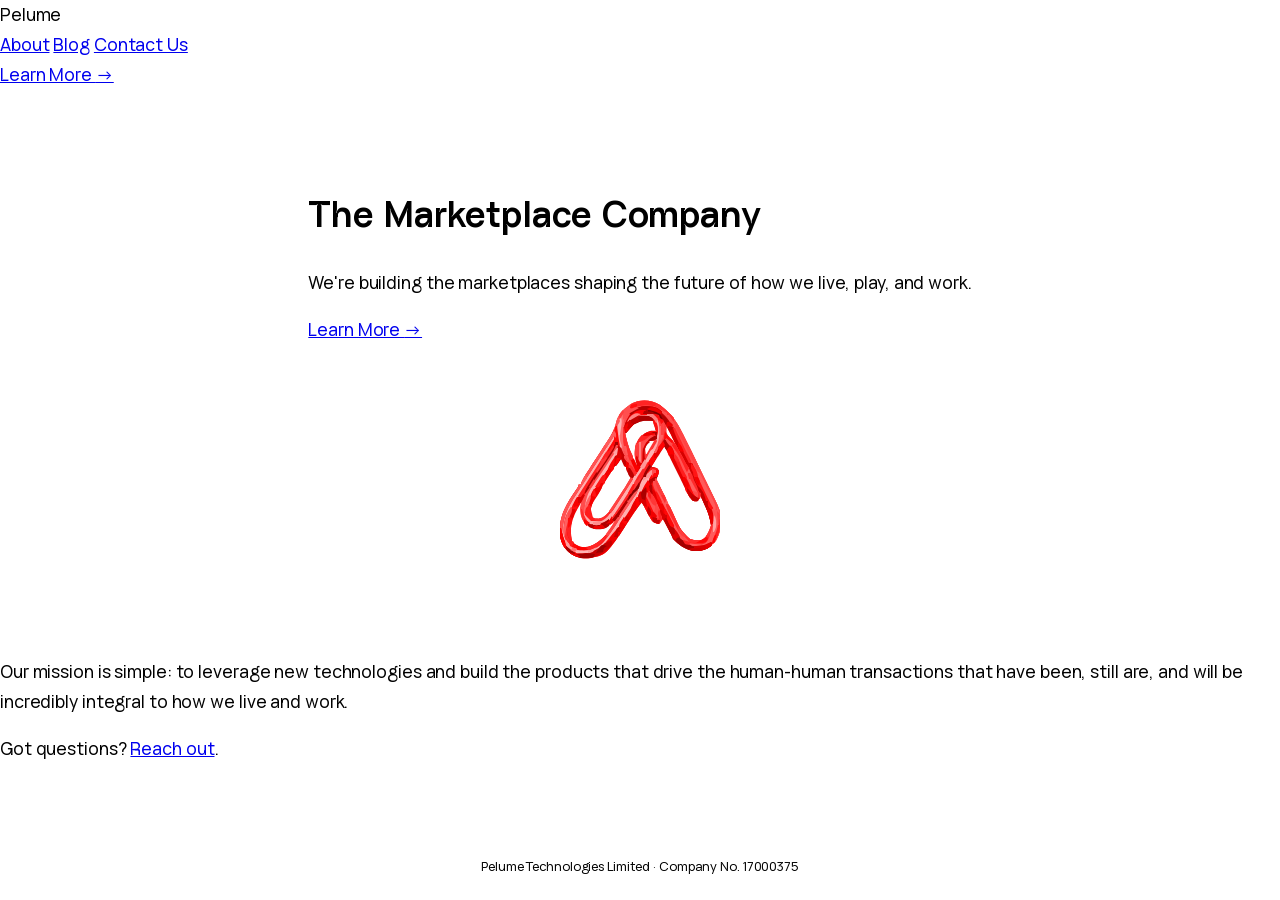
==== index.html @ 594a8fde "Update index.html" ====
<!DOCTYPE html>
<html lang="en-GB">
<head>
<meta charset="utf-8">
<meta name="viewport" content="width=device-width, initial-scale=1">
<meta name="color-scheme" content="light">
<title>Pelume — The Marketplace Company</title>
<meta name="description" content="Pelume is building the marketplaces shaping the future of how we live, play, and work.">
<meta property="og:title" content="Pelume">
<meta property="og:description" content="Pelume is building the marketplaces shaping the future of how we live, play, and work.">
<meta property="og:url" content="https://pelume.com">
<meta property="og:type" content="website">
<meta name="theme-color" content="#ffffff">
<link rel="icon" href="favicon.ico" sizes="32x32">
<link rel="icon" href="paperclips.svg" type="image/svg+xml">
<link rel="apple-touch-icon" href="apple-touch-icon.png">
<link rel="preload" as="image" href="paperclips.svg" type="image/svg+xml">
<link rel="preload" as="font" href="IDGrotesk-Regular-BF652cb1b4787d7.ttf" type="font/ttf" crossorigin>
<link rel="preload" as="font" href="IDGrotesk-Medium-BF652cb1b4765e1.ttf" type="font/ttf" crossorigin>
<link rel="stylesheet" href="styles.css">
</head>
<body>

  <header class="nav">
    <div class="brand">Pelume</div>
    <nav class="nav-links" aria-label="Primary">
      <a href="#about">About</a>
      <a href="#">Blog</a>
      <a href="mailto:hello@pelume.com">Contact Us</a>
    </nav>
    <a class="btn" href="#about">Learn More <span aria-hidden="true">→</span></a>
  </header>

  <main class="hero">
    <div class="hero-copy">
      <h1>The Marketplace Company</h1>
      <p>We're building the marketplaces shaping the future of how we live, play, and work.</p>
      <a class="btn" href="#about">Learn More <span aria-hidden="true">→</span></a>
    </div>

    <div class="hero-mark" data-mark aria-hidden="true">
      <img src="paperclips.svg" width="160" height="160" alt="">
    </div>
  </main>

  <section id="about" class="about">
    <p>Our mission is simple: to leverage new technologies and build the products that drive the human-human transactions that have been, still are, and will be incredibly integral to how we live and work.</p>
    <p>Got questions? <a href="mailto:hello@pelume.com">Reach out</a>.</p>
  </section>

  <footer class="legal">
    <p>Pelume Technologies Limited &middot; Company No. 17000375</p>
  </footer>

  <script src="stage.js"></script>
</body>
</html>
---- styles.css ----
/* Pelume: one page. A tall track scrolls past a stage that stays put. */

@font-face {
  font-family: "ID Grotesk";
  src: url("IDGrotesk-Book-BF652cb1b45dae8.ttf") format("truetype");
  font-weight: 350;
  font-style: normal;
  font-display: swap;
}

@font-face {
  font-family: "ID Grotesk";
  src: url("IDGrotesk-Regular-BF652cb1b4787d7.ttf") format("truetype");
  font-weight: 400;
  font-style: normal;
  font-display: swap;
}

@font-face {
  font-family: "ID Grotesk";
  src: url("IDGrotesk-Medium-BF652cb1b4765e1.ttf") format("truetype");
  font-weight: 500;
  font-style: normal;
  font-display: swap;
}

@font-face {
  font-family: "ID Grotesk";
  src: url("IDGrotesk-Semibold-BF652cb1b467d9d.ttf") format("truetype");
  font-weight: 600;
  font-style: normal;
  font-display: swap;
}

:root {
  color-scheme: light;

  --paper: #ffffff;
  --ink: #000;
  --dim: rgba(0, 0, 0, 0.13);

  --sans: "ID Grotesk", -apple-system, BlinkMacSystemFont, "Segoe UI", Roboto,
    Helvetica, Arial, sans-serif;

  --pad: clamp(32px, 4vw, 56px);
}

* {
  box-sizing: border-box;
}

html {
  -webkit-text-size-adjust: 100%;
}

body {
  margin: 0;
  min-height: 100dvh;
  background: var(--paper);
  color: var(--ink);
  font-family: var(--sans);
  font-size: clamp(16px, 0.25vw + 15.2px, 17.5px);
  font-weight: 400;
  line-height: 1.7;
  letter-spacing: -0.006em;
  -webkit-font-smoothing: antialiased;
  -moz-osx-font-smoothing: grayscale;
}

/* ---------- Shell: one scrolling region filling the window ---------- */

.shell {
  display: flex;
  flex-direction: column;
  height: 100dvh;
  overflow: hidden;
}

.scroll {
  flex: 1 1 auto;
  min-height: 0;
  overflow-y: auto;
  overscroll-behavior: contain;
}

/* ---------- Plain layout (no scripting, or reduced motion) ---------- */

.hero {
  min-height: 100%;
  display: grid;
  place-items: center;
  align-content: center;
  gap: clamp(24px, 6vh, 64px);
  padding: clamp(32px, 8vh, 96px) var(--pad);
}

.mark {
  position: relative;
  width: clamp(160px, 26vw, 330px);
  aspect-ratio: 1;
  display: block;
}

.mark img {
  position: absolute;
  inset: 0;
  width: 100%;
  height: 100%;
  display: block;
}

.statement {
  max-width: 34em;
  margin: 0;
  text-align: center;
  font-size: clamp(1.05rem, 0.8rem + 0.7vw, 1.35rem);
  font-weight: 350;
  line-height: 1.55;
  letter-spacing: -0.01em;
}

.statement a {
  color: inherit;
  font-weight: 500;
  text-decoration: underline;
  text-decoration-color: var(--dim);
  text-underline-offset: 0.15em;
}

.statement a:hover {
  text-decoration-color: currentColor;
}

/* ---------- Scene ----------
   stage.js adds .is-scene. The canvas paints the pixelated paperclips; the
   statement sits over it, centred, and fades in as the paperclips drain out
   on scroll, then fades out again as they grow back. */

.is-scene .scroll {
  scrollbar-width: none;
}

.is-scene .scroll::-webkit-scrollbar {
  display: none;
}

.is-scene .track {
  position: relative;
}

.is-scene .stage {
  position: sticky;
  top: 0;
  height: 100%;
  overflow: hidden;
}

.is-scene .hero {
  position: absolute;
  inset: 0;
  min-height: 0;
  padding: 0;
  display: block;
}

/* The <img> stays in the page for its alt text; the canvas draws the mark. */
.is-scene .mark {
  position: absolute;
  width: 1px;
  height: 1px;
  overflow: hidden;
  clip-path: inset(50%);
  pointer-events: none;
}

.stage canvas {
  position: absolute;
  inset: 0;
  width: 100%;
  height: 100%;
  display: block;
}

.is-scene .statement {
  position: absolute;
  left: 50%;
  top: 50%;
  width: min(calc(100% - 2 * var(--pad)), 34em);
  transform: translate(-50%, -50%);
  font-size: clamp(1.15rem, 0.85rem + 1vw, 1.7rem);
  opacity: 0;
  pointer-events: none;
}

.is-scene .statement a {
  pointer-events: auto;
}

/* ---------- Legal: a small fixed line, always visible, never scrolls ---------- */

.legal {
  position: fixed;
  left: 0;
  right: 0;
  bottom: 0;
  z-index: 5;
  padding: clamp(14px, 3vh, 22px) var(--pad);
  text-align: center;
}

.legal p {
  margin: 0;
  font-size: 0.8rem;
  color: var(--ink);
}

/* ---------- Phone: the window scrolls instead of the inner region ---------- */

@media (max-width: 720px) {
  .shell {
    height: auto;
    min-height: 100dvh;
    overflow: visible;
  }

  .scroll {
    flex: 1 0 auto;
    display: flex;
    flex-direction: column;
    overflow: visible;
  }

  .hero {
    flex: 1;
  }

  .is-scene .stage {
    height: 100svh;
  }
}

@media (prefers-reduced-motion: reduce) {
  * {
    transition: none !important;
    animation: none !important;
  }
}
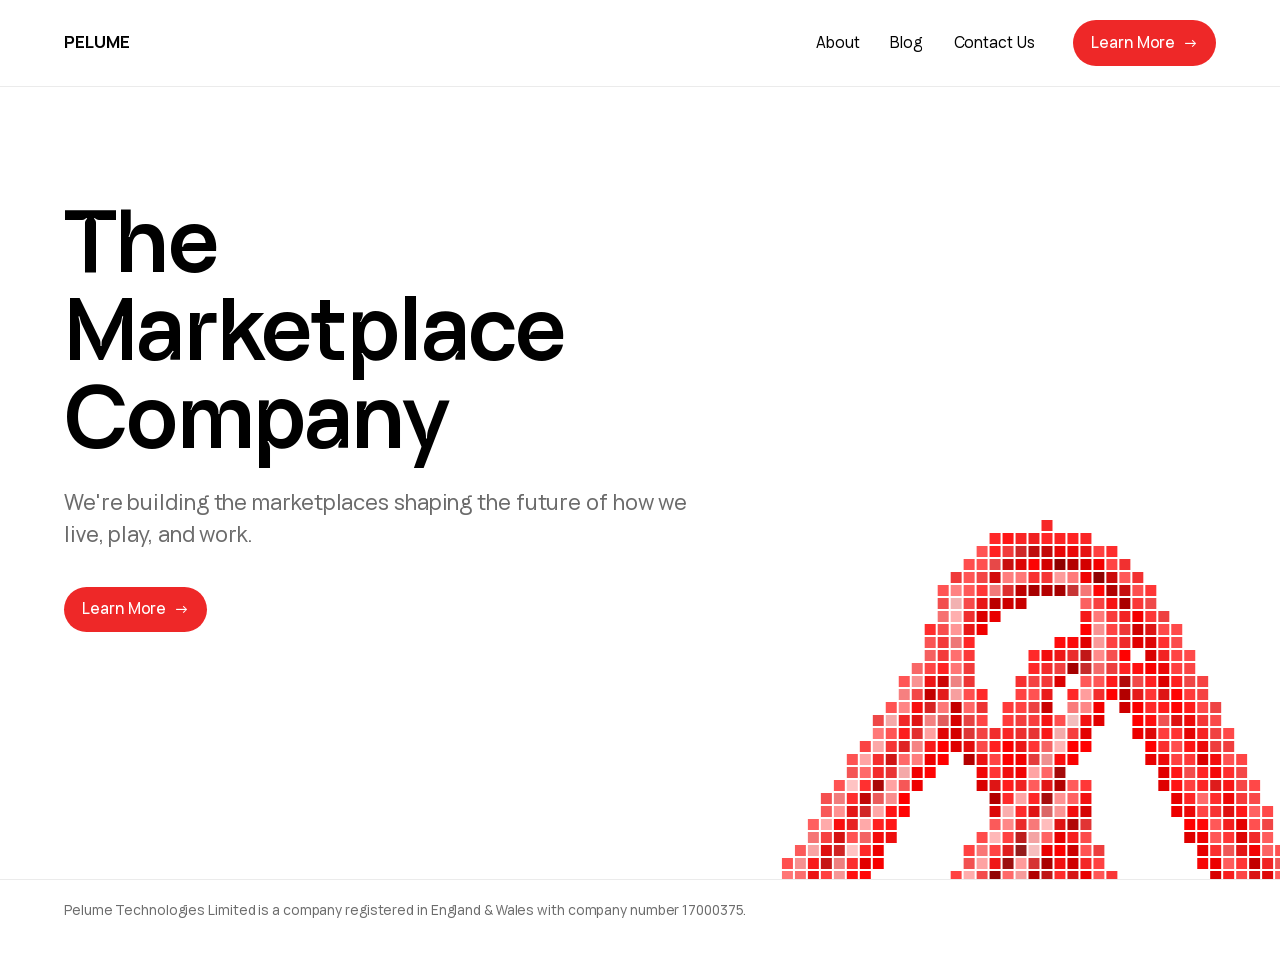
==== commit 91b1c2d4: "Update index.html" ====
--- a/index.html
+++ b/index.html
@@ -24,18 +24,18 @@
   <header class="nav">
     <div class="brand">Pelume</div>
     <nav class="nav-links" aria-label="Primary">
-      <a href="#about">About</a>
+      <a href="#">About</a>
       <a href="#">Blog</a>
       <a href="mailto:hello@pelume.com">Contact Us</a>
     </nav>
-    <a class="btn" href="#about">Learn More <span aria-hidden="true">→</span></a>
+    <a class="btn" href="mailto:hello@pelume.com">Learn More <span aria-hidden="true">→</span></a>
   </header>
 
   <main class="hero">
     <div class="hero-copy">
       <h1>The Marketplace Company</h1>
       <p>We're building the marketplaces shaping the future of how we live, play, and work.</p>
-      <a class="btn" href="#about">Learn More <span aria-hidden="true">→</span></a>
+      <a class="btn" href="mailto:hello@pelume.com">Learn More <span aria-hidden="true">→</span></a>
     </div>
 
     <div class="hero-mark" data-mark aria-hidden="true">
@@ -43,13 +43,8 @@
     </div>
   </main>
 
-  <section id="about" class="about">
-    <p>Our mission is simple: to leverage new technologies and build the products that drive the human-human transactions that have been, still are, and will be incredibly integral to how we live and work.</p>
-    <p>Got questions? <a href="mailto:hello@pelume.com">Reach out</a>.</p>
-  </section>
-
   <footer class="legal">
-    <p>Pelume Technologies Limited &middot; Company No. 17000375</p>
+    <p>Pelume Technologies Limited is a company registered in England &amp; Wales with company number 17000375.</p>
   </footer>
 
   <script src="stage.js"></script>
--- a/styles.css
+++ b/styles.css
@@ -1,4 +1,5 @@
-/* Pelume: one page. A tall track scrolls past a stage that stays put. */
+/* Pelume: a plain header, a hero with the paperclips cropped into the corner,
+   an About section, and a legal line. Nothing scrolls or animates itself. */
 
 @font-face {
   font-family: "ID Grotesk";
@@ -36,13 +37,15 @@
   color-scheme: light;
 
   --paper: #ffffff;
-  --ink: #000;
-  --dim: rgba(0, 0, 0, 0.13);
+  --ink: #000000;
+  --grey: #6b6b6b;
+  --line: rgba(0, 0, 0, 0.08);
+  --red: #ee2828; /* the paperclip's own colour, averaged from its fills */
 
   --sans: "ID Grotesk", -apple-system, BlinkMacSystemFont, "Segoe UI", Roboto,
     Helvetica, Arial, sans-serif;
 
-  --pad: clamp(32px, 4vw, 56px);
+  --pad: clamp(24px, 5vw, 96px);
 }
 
 * {
@@ -55,53 +58,140 @@
 
 body {
   margin: 0;
-  min-height: 100dvh;
   background: var(--paper);
   color: var(--ink);
   font-family: var(--sans);
-  font-size: clamp(16px, 0.25vw + 15.2px, 17.5px);
   font-weight: 400;
-  line-height: 1.7;
+  line-height: 1.6;
   letter-spacing: -0.006em;
   -webkit-font-smoothing: antialiased;
   -moz-osx-font-smoothing: grayscale;
 }
 
-/* ---------- Shell: one scrolling region filling the window ---------- */
-
-.shell {
+a {
+  color: inherit;
+}
+
+/* ---------------------------------------------------------------- button */
+
+.btn {
+  display: inline-flex;
+  align-items: center;
+  gap: 0.5em;
+  background: var(--red);
+  color: #fff;
+  font-weight: 500;
+  font-size: 0.95rem;
+  text-decoration: none;
+  white-space: nowrap;
+  padding: 0.7em 1.2em;
+  border-radius: 999px;
+  transition: opacity 0.15s ease;
+}
+
+.btn:hover,
+.btn:focus-visible {
+  opacity: 0.88;
+}
+
+/* ------------------------------------------------------------------- nav */
+
+.nav {
   display: flex;
-  flex-direction: column;
-  height: 100dvh;
+  align-items: center;
+  gap: clamp(16px, 3vw, 40px);
+  padding: 20px var(--pad);
+  border-bottom: 1px solid var(--line);
+}
+
+.brand {
+  margin-right: auto;
+  font-weight: 600;
+  font-size: 1.05rem;
+  text-transform: uppercase;
+  letter-spacing: 0;
+  color: var(--ink);
+}
+
+.nav-links {
+  display: flex;
+  align-items: center;
+  gap: clamp(16px, 2.4vw, 32px);
+}
+
+.nav-links a {
+  font-size: 0.95rem;
+  text-decoration: none;
+  color: var(--ink);
+}
+
+.nav-links a:hover {
+  opacity: 0.7;
+}
+
+@media (max-width: 640px) {
+  .nav-links {
+    display: none;
+  }
+}
+
+/* ----------------------------------------------------------------- hero */
+
+.hero {
+  position: relative;
   overflow: hidden;
-}
-
-.scroll {
-  flex: 1 1 auto;
-  min-height: 0;
-  overflow-y: auto;
-  overscroll-behavior: contain;
-}
-
-/* ---------- Plain layout (no scripting, or reduced motion) ---------- */
-
-.hero {
-  min-height: 100%;
-  display: grid;
-  place-items: center;
-  align-content: center;
-  gap: clamp(24px, 6vh, 64px);
-  padding: clamp(32px, 8vh, 96px) var(--pad);
-}
-
-.mark {
+  min-height: 88vh;
+  padding: clamp(56px, 12vh, 140px) var(--pad) 0;
+}
+
+.hero-copy {
   position: relative;
-  width: clamp(160px, 26vw, 330px);
-  aspect-ratio: 1;
+  z-index: 1;
+  max-width: 40em;
+}
+
+.hero-copy h1 {
+  margin: 0;
+  font-weight: 600;
+  font-size: clamp(2.6rem, 1.6rem + 5vw, 5.4rem);
+  line-height: 1.02;
+  letter-spacing: -0.02em;
+}
+
+.hero-copy p {
+  margin: clamp(20px, 3vh, 32px) 0 0;
+  max-width: 30em;
+  color: var(--grey);
+  font-size: clamp(1.05rem, 0.9rem + 0.6vw, 1.35rem);
+  line-height: 1.5;
+}
+
+.hero-copy .btn {
+  margin-top: clamp(24px, 4vh, 36px);
+}
+
+.hero-mark {
+  position: absolute;
+  right: clamp(-40px, -3vw, 0px);
+  bottom: -18vw;
+  width: clamp(320px, 46vw, 760px);
+  aspect-ratio: 1 / 1;
+  pointer-events: none;
+}
+
+.hero-mark img {
+  width: 100%;
+  height: 100%;
   display: block;
 }
 
-.mark img {
+/* Once the canvas is live, it draws the mark; the <img> stays for markup
+   only and is hidden behind it. */
+.hero-mark.is-live img {
+  visibility: hidden;
+}
+
+.hero-mark canvas {
   position: absolute;
   inset: 0;
   width: 100%;
@@ -109,134 +199,47 @@
   display: block;
 }
 
-.statement {
+/* --------------------------------------------------------------- about */
+
+.about {
+  padding: clamp(64px, 12vh, 120px) var(--pad);
+  border-top: 1px solid var(--line);
+}
+
+.about p {
   max-width: 34em;
-  margin: 0;
-  text-align: center;
-  font-size: clamp(1.05rem, 0.8rem + 0.7vw, 1.35rem);
+  margin: 0 0 1.2em;
   font-weight: 350;
-  line-height: 1.55;
-  letter-spacing: -0.01em;
-}
-
-.statement a {
-  color: inherit;
+  font-size: clamp(1.05rem, 0.9rem + 0.4vw, 1.2rem);
+  line-height: 1.6;
+}
+
+.about p:last-child {
+  margin-bottom: 0;
+}
+
+.about a {
   font-weight: 500;
   text-decoration: underline;
-  text-decoration-color: var(--dim);
+  text-decoration-color: var(--line);
   text-underline-offset: 0.15em;
 }
 
-.statement a:hover {
+.about a:hover {
   text-decoration-color: currentColor;
 }
 
-/* ---------- Scene ----------
-   stage.js adds .is-scene. The canvas paints the pixelated paperclips; the
-   statement sits over it, centred, and fades in as the paperclips drain out
-   on scroll, then fades out again as they grow back. */
-
-.is-scene .scroll {
-  scrollbar-width: none;
-}
-
-.is-scene .scroll::-webkit-scrollbar {
-  display: none;
-}
-
-.is-scene .track {
-  position: relative;
-}
-
-.is-scene .stage {
-  position: sticky;
-  top: 0;
-  height: 100%;
-  overflow: hidden;
-}
-
-.is-scene .hero {
-  position: absolute;
-  inset: 0;
-  min-height: 0;
-  padding: 0;
-  display: block;
-}
-
-/* The <img> stays in the page for its alt text; the canvas draws the mark. */
-.is-scene .mark {
-  position: absolute;
-  width: 1px;
-  height: 1px;
-  overflow: hidden;
-  clip-path: inset(50%);
-  pointer-events: none;
-}
-
-.stage canvas {
-  position: absolute;
-  inset: 0;
-  width: 100%;
-  height: 100%;
-  display: block;
-}
-
-.is-scene .statement {
-  position: absolute;
-  left: 50%;
-  top: 50%;
-  width: min(calc(100% - 2 * var(--pad)), 34em);
-  transform: translate(-50%, -50%);
-  font-size: clamp(1.15rem, 0.85rem + 1vw, 1.7rem);
-  opacity: 0;
-  pointer-events: none;
-}
-
-.is-scene .statement a {
-  pointer-events: auto;
-}
-
-/* ---------- Legal: a small fixed line, always visible, never scrolls ---------- */
+/* --------------------------------------------------------------- legal */
 
 .legal {
-  position: fixed;
-  left: 0;
-  right: 0;
-  bottom: 0;
-  z-index: 5;
-  padding: clamp(14px, 3vh, 22px) var(--pad);
-  text-align: center;
+  padding: 20px var(--pad) 32px;
+  border-top: 1px solid var(--line);
 }
 
 .legal p {
   margin: 0;
-  font-size: 0.8rem;
-  color: var(--ink);
-}
-
-/* ---------- Phone: the window scrolls instead of the inner region ---------- */
-
-@media (max-width: 720px) {
-  .shell {
-    height: auto;
-    min-height: 100dvh;
-    overflow: visible;
-  }
-
-  .scroll {
-    flex: 1 0 auto;
-    display: flex;
-    flex-direction: column;
-    overflow: visible;
-  }
-
-  .hero {
-    flex: 1;
-  }
-
-  .is-scene .stage {
-    height: 100svh;
-  }
+  font-size: 0.85rem;
+  color: var(--grey);
 }
 
 @media (prefers-reduced-motion: reduce) {
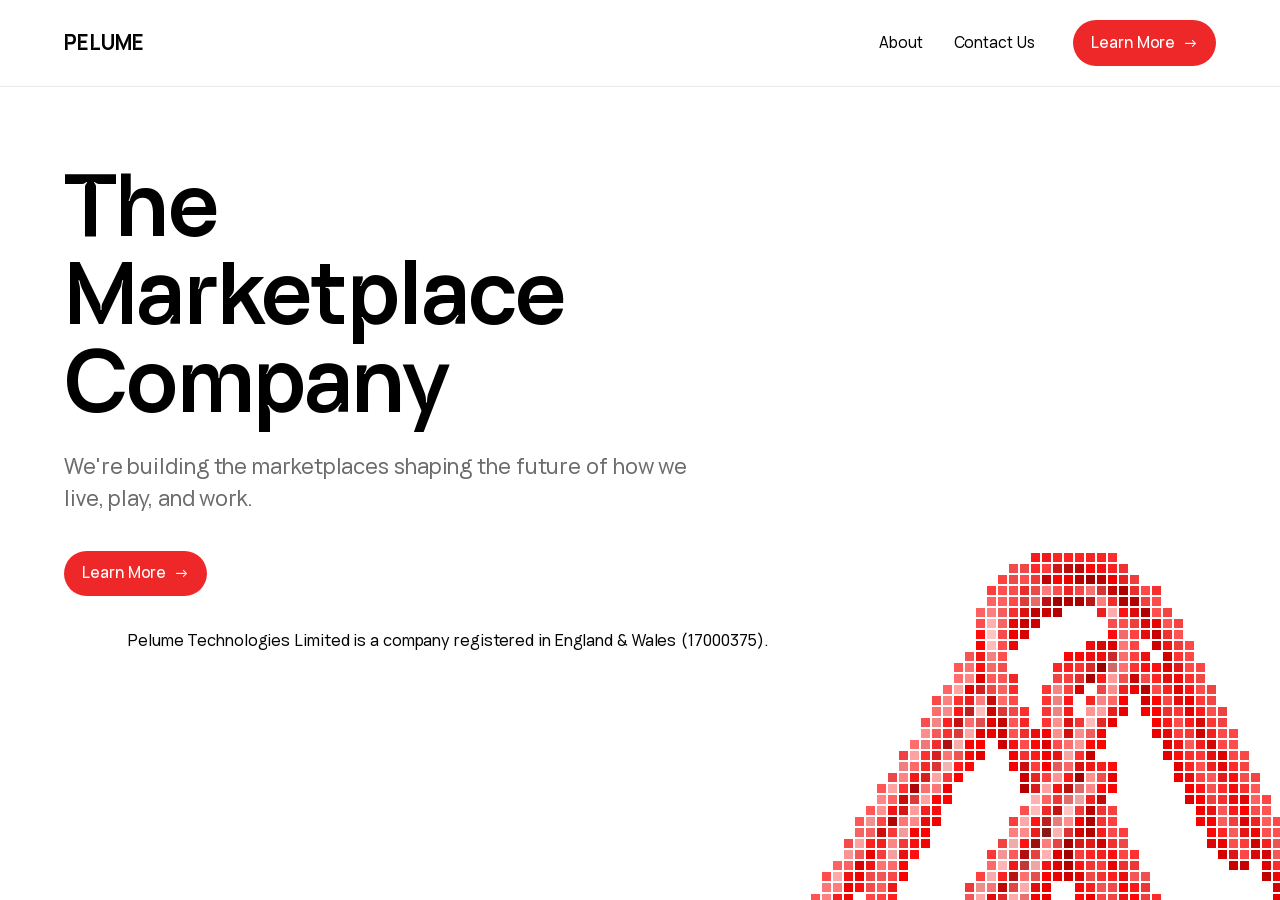
==== commit 45d8f1d1: "Update index.html" ====
--- a/index.html
+++ b/index.html
@@ -17,6 +17,7 @@
 <link rel="preload" as="image" href="paperclips.svg" type="image/svg+xml">
 <link rel="preload" as="font" href="IDGrotesk-Regular-BF652cb1b4787d7.ttf" type="font/ttf" crossorigin>
 <link rel="preload" as="font" href="IDGrotesk-Medium-BF652cb1b4765e1.ttf" type="font/ttf" crossorigin>
+<link rel="preload" as="font" href="Jengah-q2Ozd.otf" type="font/otf" crossorigin>
 <link rel="stylesheet" href="styles.css">
 </head>
 <body>
@@ -25,7 +26,6 @@
     <div class="brand">Pelume</div>
     <nav class="nav-links" aria-label="Primary">
       <a href="#">About</a>
-      <a href="#">Blog</a>
       <a href="mailto:hello@pelume.com">Contact Us</a>
     </nav>
     <a class="btn" href="mailto:hello@pelume.com">Learn More <span aria-hidden="true">→</span></a>
@@ -41,11 +41,9 @@
     <div class="hero-mark" data-mark aria-hidden="true">
       <img src="paperclips.svg" width="160" height="160" alt="">
     </div>
+
+    <p class="legal">Pelume Technologies Limited is a company registered in England &amp; Wales (17000375).</p>
   </main>
-
-  <footer class="legal">
-    <p>Pelume Technologies Limited is a company registered in England &amp; Wales with company number 17000375.</p>
-  </footer>
 
   <script src="stage.js"></script>
 </body>
--- a/styles.css
+++ b/styles.css
@@ -1,5 +1,5 @@
 /* Pelume: a plain header, a hero with the paperclips cropped into the corner,
-   an About section, and a legal line. Nothing scrolls or animates itself. */
+   and a legal line. One screen; nothing scrolls or animates itself. */
 
 @font-face {
   font-family: "ID Grotesk";
@@ -45,6 +45,12 @@
   --sans: "ID Grotesk", -apple-system, BlinkMacSystemFont, "Segoe UI", Roboto,
     Helvetica, Arial, sans-serif;
 
+  /* Jengah is a paid display font (Gracetypestudio); there's no licensed
+     file for it yet, so the wordmark falls back to ID Grotesk. Add a
+     @font-face for Jengah above and swap it in here once the file is in
+     the repo. */
+  --brand: var(--sans);
+
   --pad: clamp(24px, 5vw, 96px);
 }
 
@@ -56,7 +62,15 @@
   -webkit-text-size-adjust: 100%;
 }
 
+html,
 body {
+  height: 100%;
+}
+
+body {
+  display: flex;
+  flex-direction: column;
+  min-height: 100dvh;
   margin: 0;
   background: var(--paper);
   color: var(--ink);
@@ -97,6 +111,7 @@
 /* ------------------------------------------------------------------- nav */
 
 .nav {
+  flex: 0 0 auto;
   display: flex;
   align-items: center;
   gap: clamp(16px, 3vw, 40px);
@@ -106,8 +121,9 @@
 
 .brand {
   margin-right: auto;
+  font-family: var(--brand);
   font-weight: 600;
-  font-size: 1.05rem;
+  font-size: 1.3rem;
   text-transform: uppercase;
   letter-spacing: 0;
   color: var(--ink);
@@ -140,8 +156,8 @@
 .hero {
   position: relative;
   overflow: hidden;
-  min-height: 88vh;
-  padding: clamp(56px, 12vh, 140px) var(--pad) 0;
+  flex: 1 1 auto;
+  padding: clamp(40px, 8vh, 96px) var(--pad) 0;
 }
 
 .hero-copy {
@@ -172,9 +188,9 @@
 
 .hero-mark {
   position: absolute;
-  right: clamp(-40px, -3vw, 0px);
-  bottom: -18vw;
-  width: clamp(320px, 46vw, 760px);
+  right: clamp(-32px, -3vw, 0px);
+  bottom: -12vw;
+  width: clamp(280px, 40vw, 620px);
   aspect-ratio: 1 / 1;
   pointer-events: none;
 }
@@ -199,46 +215,17 @@
   display: block;
 }
 
-/* --------------------------------------------------------------- about */
-
-.about {
-  padding: clamp(64px, 12vh, 120px) var(--pad);
-  border-top: 1px solid var(--line);
-}
-
-.about p {
-  max-width: 34em;
-  margin: 0 0 1.2em;
-  font-weight: 350;
-  font-size: clamp(1.05rem, 0.9rem + 0.4vw, 1.2rem);
-  line-height: 1.6;
-}
-
-.about p:last-child {
-  margin-bottom: 0;
-}
-
-.about a {
-  font-weight: 500;
-  text-decoration: underline;
-  text-decoration-color: var(--line);
-  text-underline-offset: 0.15em;
-}
-
-.about a:hover {
-  text-decoration-color: currentColor;
-}
-
 /* --------------------------------------------------------------- legal */
 
 .legal {
-  padding: 20px var(--pad) 32px;
-  border-top: 1px solid var(--line);
+  flex: 0 0 auto;
+  padding: 16px var(--pad) 24px;
 }
 
 .legal p {
   margin: 0;
-  font-size: 0.85rem;
+  max-width: 34em;
+  font-size: 0.8rem;
   color: var(--grey);
 }
 
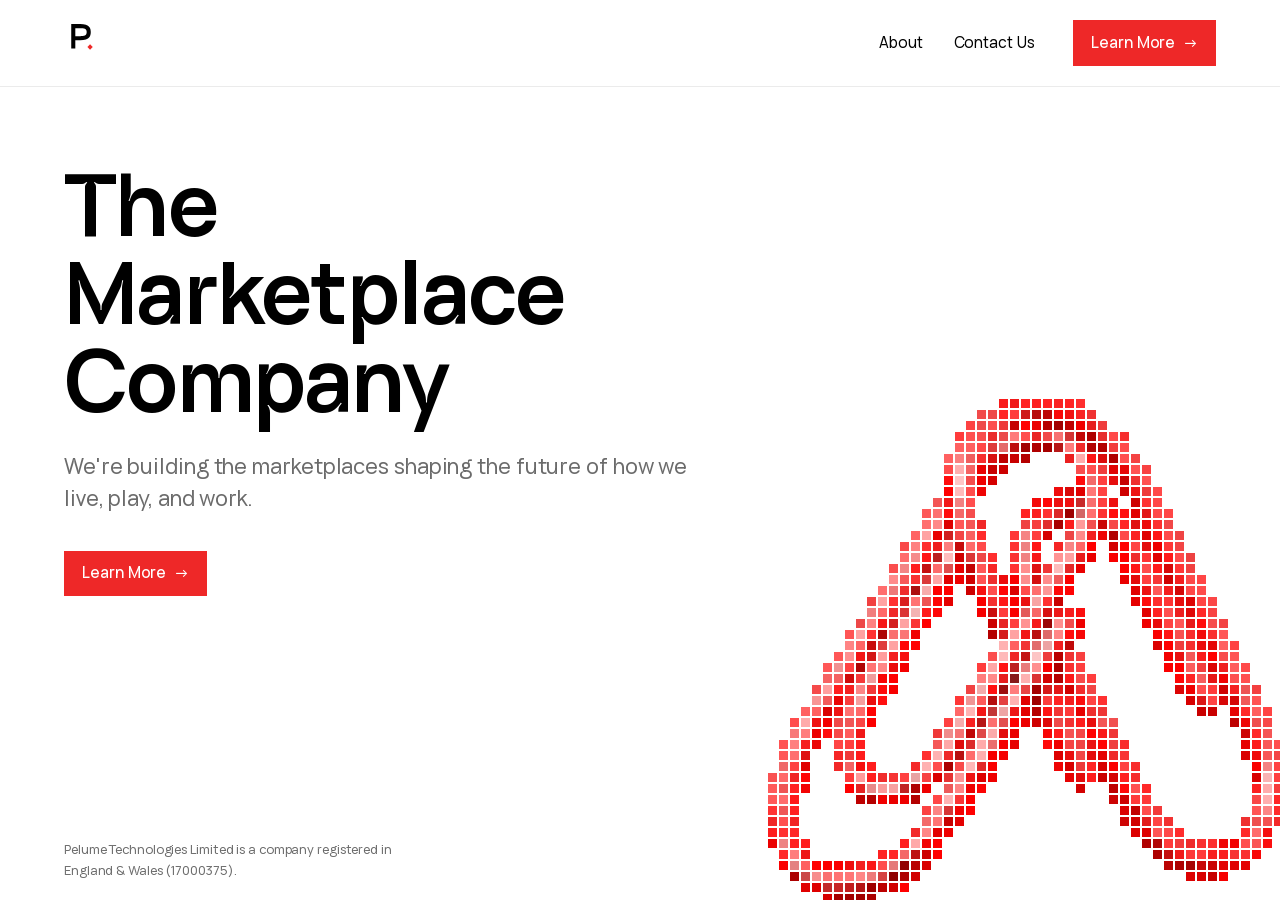
==== commit 96ab57ee: "Update index.html" ====
--- a/index.html
+++ b/index.html
@@ -15,6 +15,7 @@
 <link rel="icon" href="paperclips.svg" type="image/svg+xml">
 <link rel="apple-touch-icon" href="apple-touch-icon.png">
 <link rel="preload" as="image" href="paperclips.svg" type="image/svg+xml">
+<link rel="preload" as="image" href="pelume-icon-letter.svg" type="image/svg+xml">
 <link rel="preload" as="font" href="IDGrotesk-Regular-BF652cb1b4787d7.ttf" type="font/ttf" crossorigin>
 <link rel="preload" as="font" href="IDGrotesk-Medium-BF652cb1b4765e1.ttf" type="font/ttf" crossorigin>
 <link rel="preload" as="font" href="Jengah-q2Ozd.otf" type="font/otf" crossorigin>
@@ -23,7 +24,9 @@
 <body>
 
   <header class="nav">
-    <div class="brand">Pelume</div>
+    <a class="brand" href="#" aria-label="Pelume">
+      <img src="pelume-icon-letter.svg" width="34" height="34" alt="">
+    </a>
     <nav class="nav-links" aria-label="Primary">
       <a href="#">About</a>
       <a href="mailto:hello@pelume.com">Contact Us</a>
--- a/styles.css
+++ b/styles.css
@@ -1,5 +1,6 @@
-/* Pelume: a plain header, a hero with the paperclips cropped into the corner,
-   and a legal line. One screen; nothing scrolls or animates itself. */
+/* Pelume: a plain header and a hero with the paperclips flush in the corner
+   and the legal line flush in the opposite one. One screen; nothing scrolls
+   or animates itself. */
 
 @font-face {
   font-family: "ID Grotesk";
@@ -29,6 +30,14 @@
   font-family: "ID Grotesk";
   src: url("IDGrotesk-Semibold-BF652cb1b467d9d.ttf") format("truetype");
   font-weight: 600;
+  font-style: normal;
+  font-display: swap;
+}
+
+@font-face {
+  font-family: "Jengah";
+  src: url("Jengah-q2Ozd.otf") format("opentype");
+  font-weight: 400;
   font-style: normal;
   font-display: swap;
 }
@@ -45,11 +54,8 @@
   --sans: "ID Grotesk", -apple-system, BlinkMacSystemFont, "Segoe UI", Roboto,
     Helvetica, Arial, sans-serif;
 
-  /* Jengah is a paid display font (Gracetypestudio); there's no licensed
-     file for it yet, so the wordmark falls back to ID Grotesk. Add a
-     @font-face for Jengah above and swap it in here once the file is in
-     the repo. */
-  --brand: var(--sans);
+  /* The wordmark's own face; falls back to ID Grotesk if it fails to load. */
+  --brand: "Jengah", var(--sans);
 
   --pad: clamp(24px, 5vw, 96px);
 }
@@ -99,7 +105,7 @@
   text-decoration: none;
   white-space: nowrap;
   padding: 0.7em 1.2em;
-  border-radius: 999px;
+  border-radius: 0;
   transition: opacity 0.15s ease;
 }
 
@@ -188,8 +194,8 @@
 
 .hero-mark {
   position: absolute;
-  right: clamp(-32px, -3vw, 0px);
-  bottom: -12vw;
+  right: 0;
+  bottom: 0;
   width: clamp(280px, 40vw, 620px);
   aspect-ratio: 1 / 1;
   pointer-events: none;
@@ -218,13 +224,12 @@
 /* --------------------------------------------------------------- legal */
 
 .legal {
-  flex: 0 0 auto;
-  padding: 16px var(--pad) 24px;
-}
-
-.legal p {
+  position: absolute;
+  left: var(--pad);
+  bottom: 20px;
+  z-index: 1;
   margin: 0;
-  max-width: 34em;
+  max-width: 26em;
   font-size: 0.8rem;
   color: var(--grey);
 }
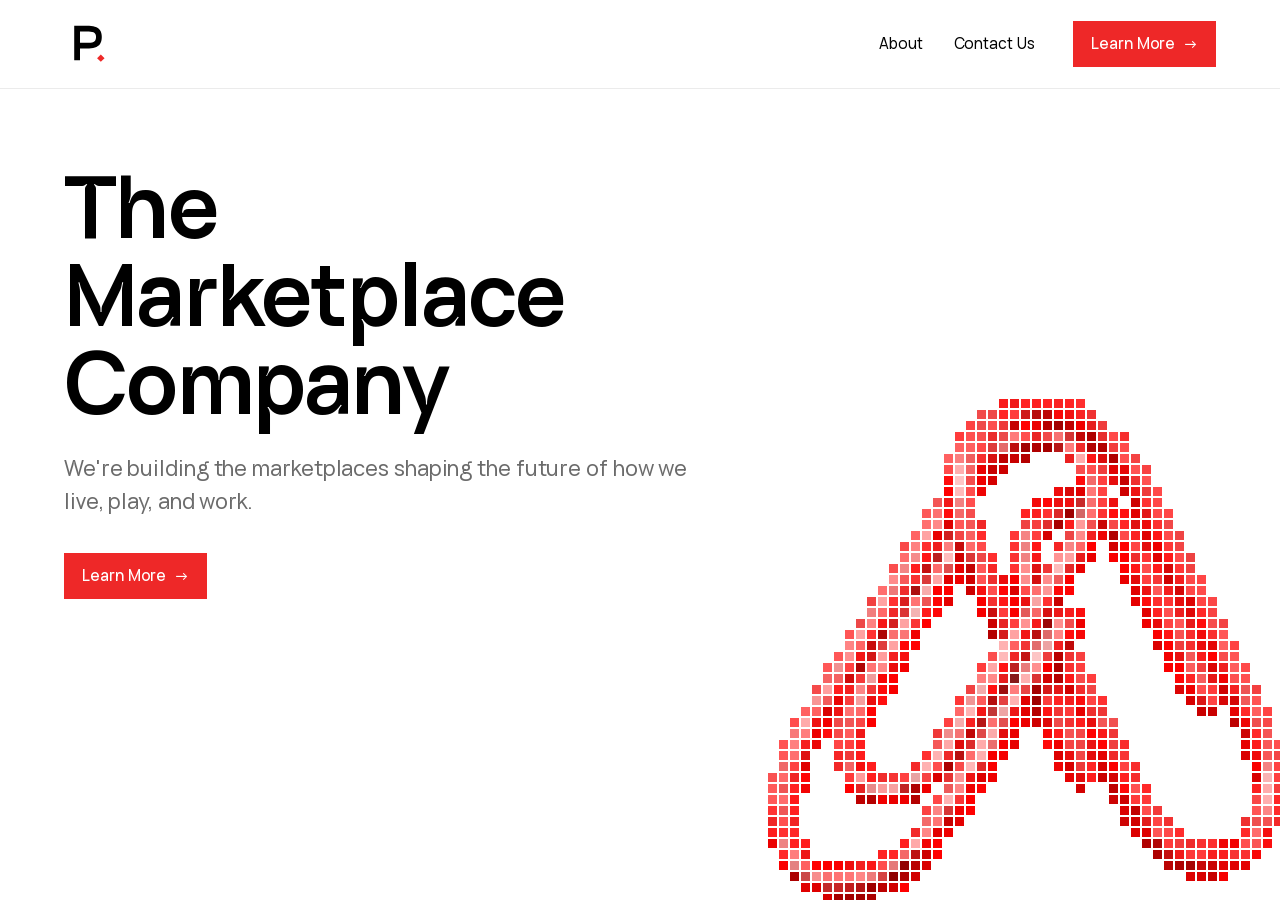
==== commit a066262f: "Remove legal information from index.html Removed legal information paragraph from the main content." ====
--- a/index.html
+++ b/index.html
@@ -45,7 +45,6 @@
       <img src="paperclips.svg" width="160" height="160" alt="">
     </div>
 
-    <p class="legal">Pelume Technologies Limited is a company registered in England &amp; Wales (17000375).</p>
   </main>
 
   <script src="stage.js"></script>
--- a/styles.css
+++ b/styles.css
@@ -54,8 +54,6 @@
   --sans: "ID Grotesk", -apple-system, BlinkMacSystemFont, "Segoe UI", Roboto,
     Helvetica, Arial, sans-serif;
 
-  /* The wordmark's own face; falls back to ID Grotesk if it fails to load. */
-  --brand: "Jengah", var(--sans);
 
   --pad: clamp(24px, 5vw, 96px);
 }
@@ -126,13 +124,15 @@
 }
 
 .brand {
+  display: block;
   margin-right: auto;
-  font-family: var(--brand);
-  font-weight: 600;
-  font-size: 1.3rem;
-  text-transform: uppercase;
-  letter-spacing: 0;
-  color: var(--ink);
+  line-height: 0;
+}
+
+.brand img {
+  display: block;
+  width: 48px;
+  height: 48px;
 }
 
 .nav-links {
@@ -220,23 +220,3 @@
   height: 100%;
   display: block;
 }
-
-/* --------------------------------------------------------------- legal */
-
-.legal {
-  position: absolute;
-  left: var(--pad);
-  bottom: 20px;
-  z-index: 1;
-  margin: 0;
-  max-width: 26em;
-  font-size: 0.8rem;
-  color: var(--grey);
-}
-
-@media (prefers-reduced-motion: reduce) {
-  * {
-    transition: none !important;
-    animation: none !important;
-  }
-}
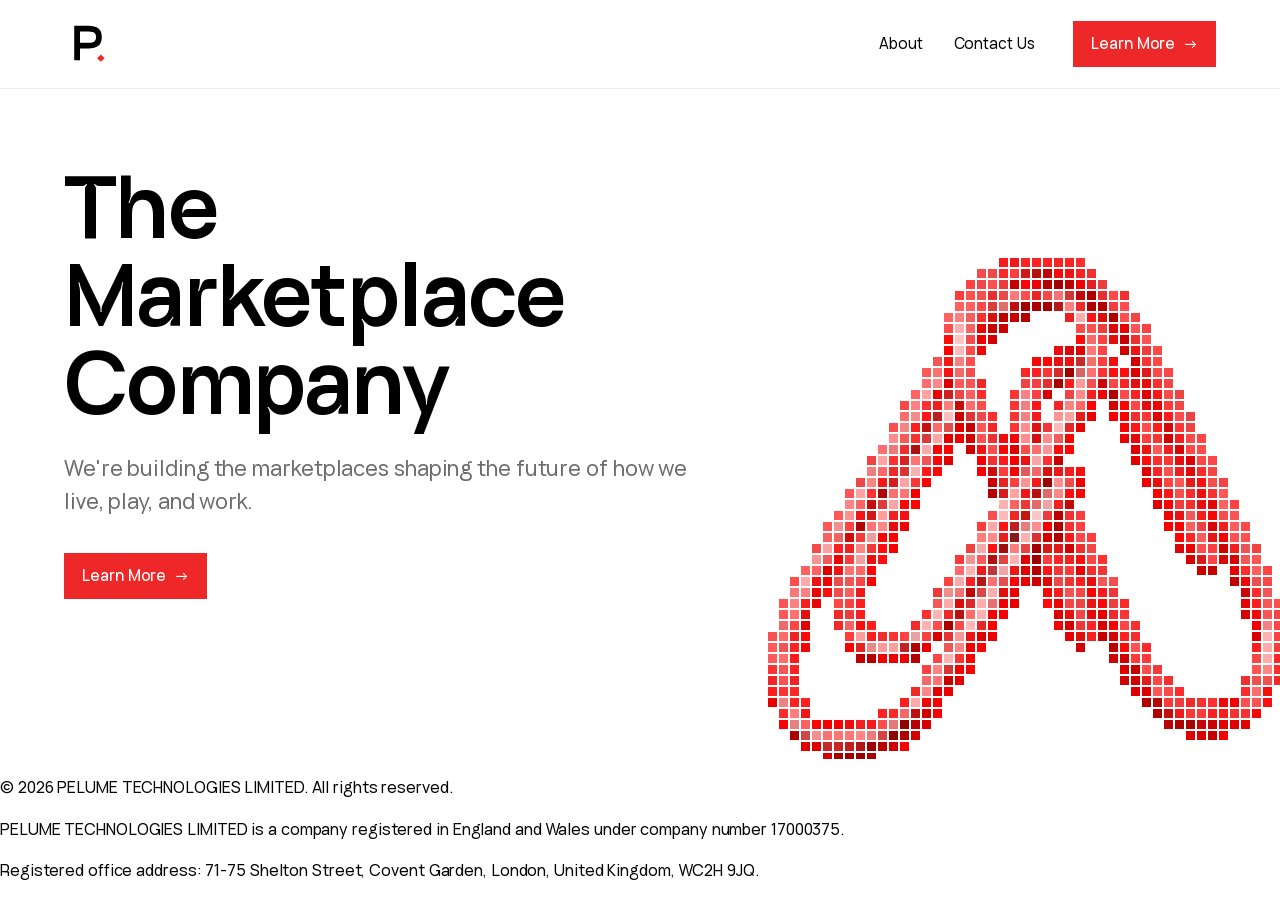
==== commit 485b969f: "Update index.html" ====
--- a/index.html
+++ b/index.html
@@ -4,49 +4,53 @@
 <meta charset="utf-8">
 <meta name="viewport" content="width=device-width, initial-scale=1">
 <meta name="color-scheme" content="light">
+<meta name="theme-color" content="#ffffff">
+<link rel="icon" href="favicon.ico" sizes="32x32">
+<link rel="icon" href="paperclips.svg" type="image/svg+xml">
+<link rel="apple-touch-icon" href="apple-touch-icon.png">
+<link rel="preconnect" href="https://fonts.googleapis.com">
+<link rel="preconnect" href="https://fonts.gstatic.com" crossorigin>
+<link rel="stylesheet" href="https://fonts.googleapis.com/css2?family=Inter:wght@400;500&display=swap">
+<link rel="preload" as="font" href="IDGrotesk-Regular-BF652cb1b4787d7.ttf" type="font/ttf" crossorigin>
+<link rel="preload" as="font" href="IDGrotesk-Medium-BF652cb1b4765e1.ttf" type="font/ttf" crossorigin>
+<link rel="preload" as="font" href="Jengah-q2Ozd.otf" type="font/otf" crossorigin>
+<link rel="stylesheet" href="styles.css">
+<link rel="stylesheet" href="additions.css">
 <title>Pelume — The Marketplace Company</title>
 <meta name="description" content="Pelume is building the marketplaces shaping the future of how we live, play, and work.">
 <meta property="og:title" content="Pelume">
 <meta property="og:description" content="Pelume is building the marketplaces shaping the future of how we live, play, and work.">
 <meta property="og:url" content="https://pelume.com">
 <meta property="og:type" content="website">
-<meta name="theme-color" content="#ffffff">
-<link rel="icon" href="favicon.ico" sizes="32x32">
-<link rel="icon" href="paperclips.svg" type="image/svg+xml">
-<link rel="apple-touch-icon" href="apple-touch-icon.png">
 <link rel="preload" as="image" href="paperclips.svg" type="image/svg+xml">
 <link rel="preload" as="image" href="pelume-icon-letter.svg" type="image/svg+xml">
-<link rel="preload" as="font" href="IDGrotesk-Regular-BF652cb1b4787d7.ttf" type="font/ttf" crossorigin>
-<link rel="preload" as="font" href="IDGrotesk-Medium-BF652cb1b4765e1.ttf" type="font/ttf" crossorigin>
-<link rel="preload" as="font" href="Jengah-q2Ozd.otf" type="font/otf" crossorigin>
-<link rel="stylesheet" href="styles.css">
 </head>
 <body>
-
-  <header class="nav">
-    <a class="brand" href="#" aria-label="Pelume">
-      <img src="pelume-icon-letter.svg" width="34" height="34" alt="">
-    </a>
-    <nav class="nav-links" aria-label="Primary">
-      <a href="#">About</a>
-      <a href="mailto:hello@pelume.com">Contact Us</a>
-    </nav>
-    <a class="btn" href="mailto:hello@pelume.com">Learn More <span aria-hidden="true">→</span></a>
-  </header>
-
-  <main class="hero">
-    <div class="hero-copy">
-      <h1>The Marketplace Company</h1>
-      <p>We're building the marketplaces shaping the future of how we live, play, and work.</p>
-      <a class="btn" href="mailto:hello@pelume.com">Learn More <span aria-hidden="true">→</span></a>
-    </div>
-
-    <div class="hero-mark" data-mark aria-hidden="true">
-      <img src="paperclips.svg" width="160" height="160" alt="">
-    </div>
-
-  </main>
-
-  <script src="stage.js"></script>
+<header class="nav">
+<a class="brand" href="index.html" aria-label="Pelume home">
+<img src="pelume-icon-letter.svg" width="34" height="34" alt="">
+</a>
+<nav class="nav-links" aria-label="Primary">
+<a href="about.html">About</a>
+<a href="contact.html">Contact Us</a>
+</nav>
+<a class="btn" href="about.html">Learn More <span aria-hidden="true">→</span></a>
+</header>
+<main class="hero">
+<div class="hero-copy">
+<h1>The Marketplace Company</h1>
+<p>We're building the marketplaces shaping the future of how we live, play, and work.</p>
+<a class="btn" href="about.html">Learn More <span aria-hidden="true">→</span></a>
+</div>
+<div class="hero-mark" data-mark aria-hidden="true">
+<img src="paperclips.svg" width="160" height="160" alt="">
+</div>
+</main>
+<footer class="site-footer">
+<p>&copy; 2026 PELUME TECHNOLOGIES LIMITED. All rights reserved.</p>
+<p>PELUME TECHNOLOGIES LIMITED is a company registered in England and Wales under company number 17000375.</p>
+<p>Registered office address: 71-75 Shelton Street, Covent Garden, London, United Kingdom, WC2H 9JQ.</p>
+</footer>
+<script src="stage.js"></script>
 </body>
 </html>
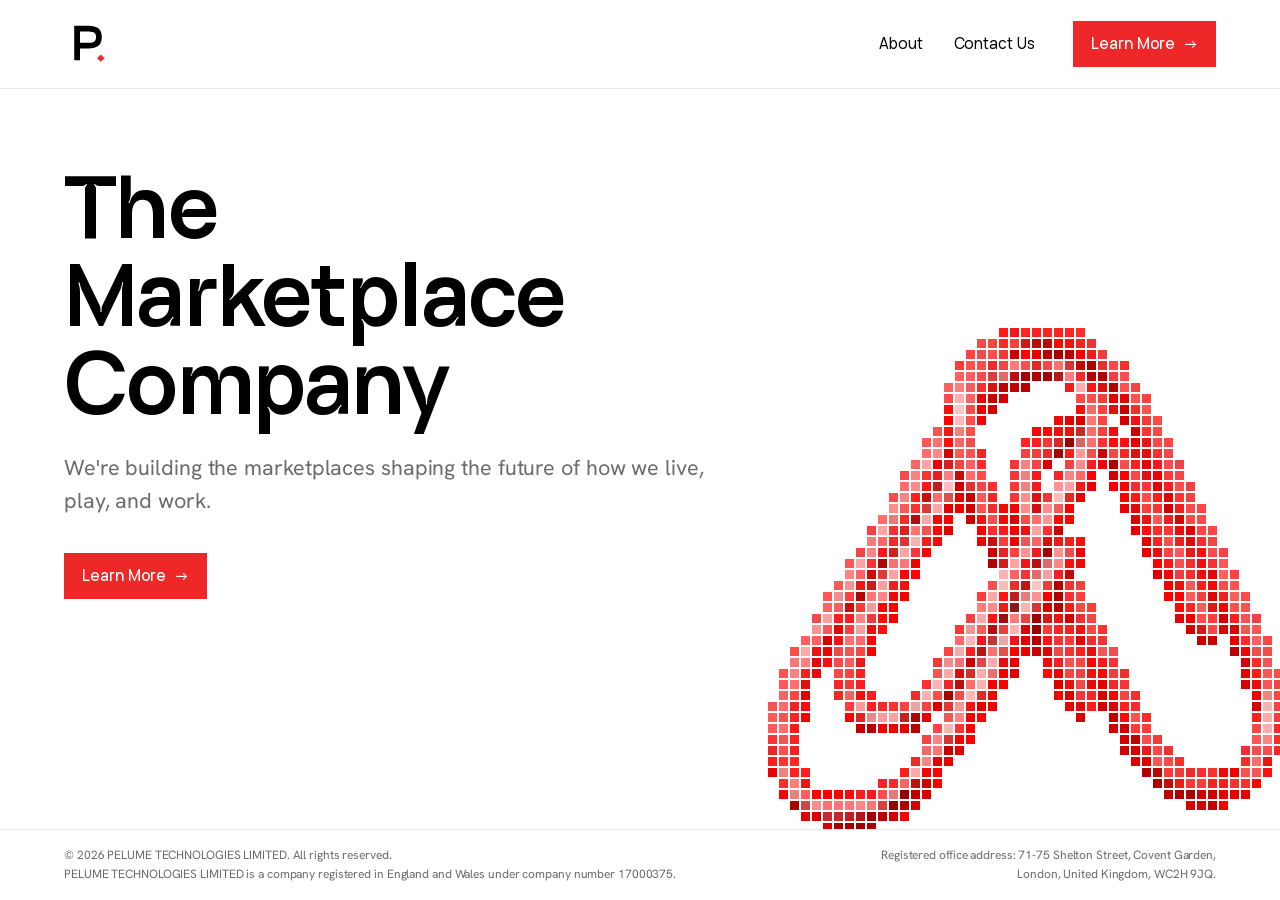
==== commit 7fca80a5: "Update index.html" ====
--- a/index.html
+++ b/index.html
@@ -10,7 +10,7 @@
 <link rel="apple-touch-icon" href="apple-touch-icon.png">
 <link rel="preconnect" href="https://fonts.googleapis.com">
 <link rel="preconnect" href="https://fonts.gstatic.com" crossorigin>
-<link rel="stylesheet" href="https://fonts.googleapis.com/css2?family=Inter:wght@400;500&display=swap">
+<link rel="stylesheet" href="https://fonts.googleapis.com/css2?family=Hanken+Grotesk:wght@400;500&display=swap">
 <link rel="preload" as="font" href="IDGrotesk-Regular-BF652cb1b4787d7.ttf" type="font/ttf" crossorigin>
 <link rel="preload" as="font" href="IDGrotesk-Medium-BF652cb1b4765e1.ttf" type="font/ttf" crossorigin>
 <link rel="preload" as="font" href="Jengah-q2Ozd.otf" type="font/otf" crossorigin>
@@ -47,9 +47,11 @@
 </div>
 </main>
 <footer class="site-footer">
+<div class="footer-legal">
 <p>&copy; 2026 PELUME TECHNOLOGIES LIMITED. All rights reserved.</p>
 <p>PELUME TECHNOLOGIES LIMITED is a company registered in England and Wales under company number 17000375.</p>
-<p>Registered office address: 71-75 Shelton Street, Covent Garden, London, United Kingdom, WC2H 9JQ.</p>
+</div>
+<p class="footer-address">Registered office address: 71-75 Shelton Street, Covent Garden, London, United Kingdom, WC2H 9JQ.</p>
 </footer>
 <script src="stage.js"></script>
 </body>
--- a/additions.css
+++ b/additions.css
@@ -0,0 +1,101 @@
+/*
+  additions.css
+  Loaded after styles.css on every page. Uses the tokens from styles.css
+  (--sans, --grey, --line, --pad, --red, --paper).
+  Contains: hero body font (Hanken Grotesk), footer, About page, Contact page.
+*/
+
+:root {
+  --font-body: "Hanken Grotesk", -apple-system, BlinkMacSystemFont, "Segoe UI", Roboto, Helvetica, Arial, sans-serif;
+}
+
+/* Hero body text in Hanken Grotesk. The h1 and .btn keep ID Grotesk from styles.css. */
+main.hero .hero-copy p {
+  font-family: var(--font-body);
+  font-weight: 400;
+}
+
+/* Footer: sits in normal flow under the hero (body is a flex column).
+   Legal text on the left, registered office on the right. */
+.site-footer {
+  flex: 0 0 auto;
+  display: flex;
+  flex-wrap: wrap;
+  justify-content: space-between;
+  align-items: flex-start;
+  gap: 8px 48px;
+  padding: 16px var(--pad);
+  border-top: 1px solid var(--line);
+  background: var(--paper);
+  color: var(--grey);
+  font-family: var(--font-body);
+  font-size: 12px;
+  line-height: 1.6;
+}
+.site-footer p { margin: 0; }
+.footer-address { max-width: 48ch; text-align: right; }
+@media (max-width: 720px) {
+  .footer-address { max-width: none; text-align: left; }
+}
+
+/* Mobile: styles.css hides .nav-links below 640px, which would hide About and
+   Contact Us. Show them and hide the header button instead. */
+@media (max-width: 640px) {
+  .nav-links { display: flex; }
+  .nav > .btn { display: none; }
+}
+
+/* About and Contact pages */
+.page {
+  flex: 1 0 auto;
+  width: 100%;
+  max-width: calc(720px + 2 * var(--pad));
+  padding: clamp(40px, 8vh, 96px) var(--pad);
+}
+.page h1 {
+  margin: 0 0 20px;
+  font-weight: 600;
+  font-size: clamp(2.2rem, 1.4rem + 3.5vw, 3.6rem);
+  line-height: 1.05;
+  letter-spacing: -0.02em;
+}
+.page h2 { margin: 0 0 8px; font-weight: 600; font-size: 1.25rem; line-height: 1.3; }
+.page p { margin: 0; max-width: 65ch; font-family: var(--font-body); font-size: 1.05rem; line-height: 1.65; }
+.page p + p { margin-top: 1.25em; }
+.page .lead { margin-bottom: 40px; font-size: 1.15rem; line-height: 1.5; }
+.page-section { margin-top: 32px; }
+
+/* Contact form */
+.contact-form { display: grid; gap: 20px; margin-top: 8px; }
+.field-row { display: grid; grid-template-columns: 1fr 1fr; gap: 20px; }
+.field { display: grid; gap: 6px; }
+.field label { font-family: var(--font-body); font-size: 0.9rem; }
+.field input,
+.field textarea {
+  width: 100%;
+  padding: 12px 14px;
+  border: 1px solid rgba(0, 0, 0, 0.25);
+  border-radius: 0;
+  background: var(--paper);
+  color: var(--ink);
+  font-family: var(--font-body);
+  font-size: 1rem;
+}
+.field textarea { resize: vertical; }
+.field input:focus-visible,
+.field textarea:focus-visible { outline: 2px solid var(--ink); outline-offset: 2px; }
+
+/* <button class="btn"> does not inherit fonts by default */
+button.btn {
+  justify-self: start;
+  border: 0;
+  cursor: pointer;
+  font-family: var(--sans);
+  font-weight: 500;
+  font-size: 0.95rem;
+}
+.form-status { min-height: 1.5em; font-family: var(--font-body); font-size: 0.95rem; }
+
+@media (max-width: 560px) {
+  .field-row { grid-template-columns: 1fr; }
+}
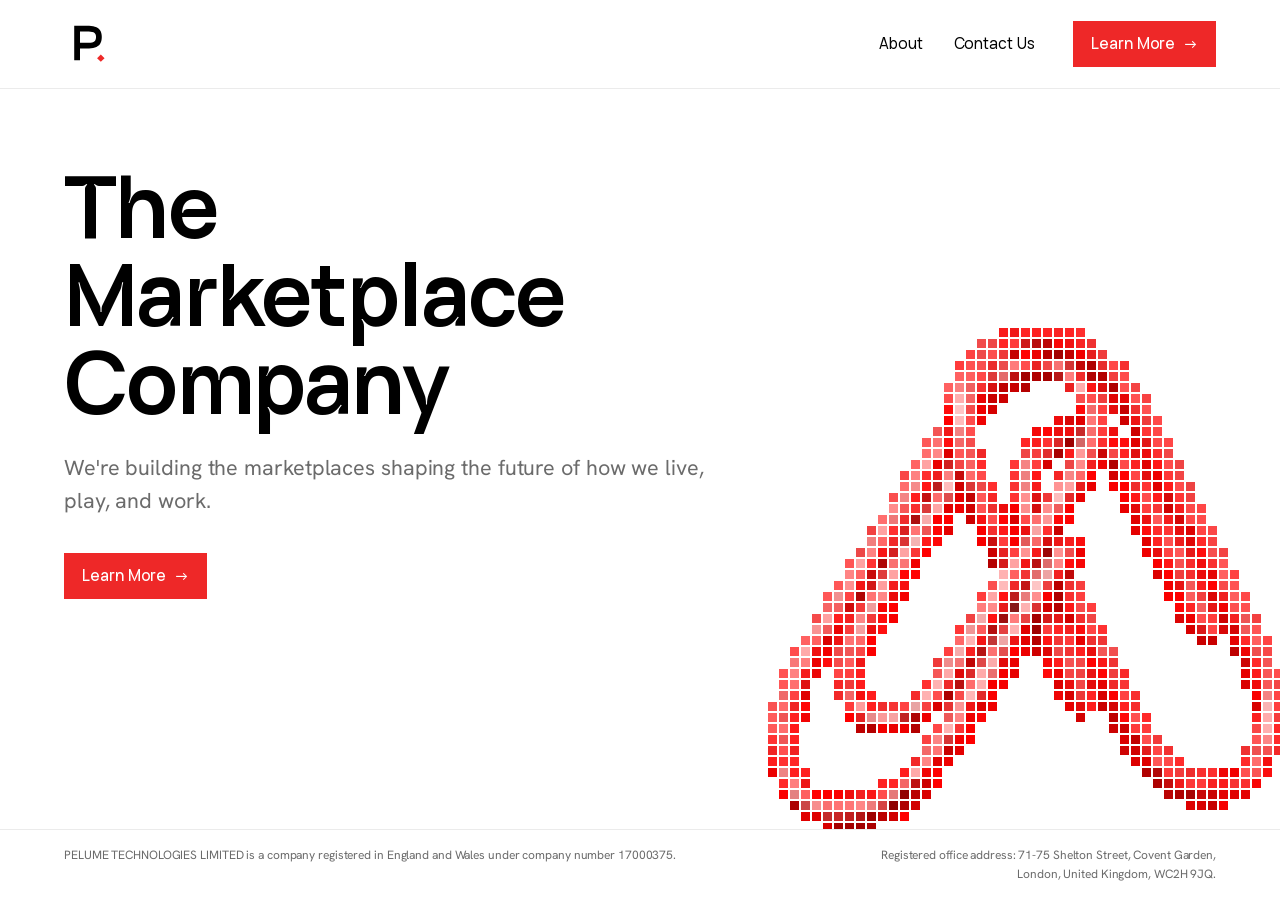
==== commit a365e53d: "Update index.html" ====
--- a/index.html
+++ b/index.html
@@ -48,7 +48,6 @@
 </main>
 <footer class="site-footer">
 <div class="footer-legal">
-<p>&copy; 2026 PELUME TECHNOLOGIES LIMITED. All rights reserved.</p>
 <p>PELUME TECHNOLOGIES LIMITED is a company registered in England and Wales under company number 17000375.</p>
 </div>
 <p class="footer-address">Registered office address: 71-75 Shelton Street, Covent Garden, London, United Kingdom, WC2H 9JQ.</p>
--- a/additions.css
+++ b/additions.css
@@ -99,3 +99,29 @@
 @media (max-width: 560px) {
   .field-row { grid-template-columns: 1fr; }
 }
+
+/* About page: scroll-reveal text. Words start pale grey and turn black as the page scrolls. */
+.scroll {
+  flex: 1 0 auto;
+  padding: clamp(32px, 6vh, 72px) var(--pad) 40vh;
+}
+.eyebrow {
+  margin: 0 0 clamp(32px, 8vh, 96px);
+  font-family: var(--font-body);
+  font-weight: 400;
+  font-size: 1.1rem;
+  line-height: 1.4;
+  letter-spacing: 0;
+  color: var(--grey);
+}
+.letter { max-width: min(100%, 68rem); }
+.letter p {
+  margin: 0 0 1em;
+  font-family: var(--font-body);
+  font-weight: 500;
+  font-size: clamp(1.75rem, 1rem + 2.6vw, 3.25rem);
+  line-height: 1.15;
+  letter-spacing: -0.03em;
+  color: var(--ink);
+}
+.letter p:last-child { margin-bottom: 0; }
